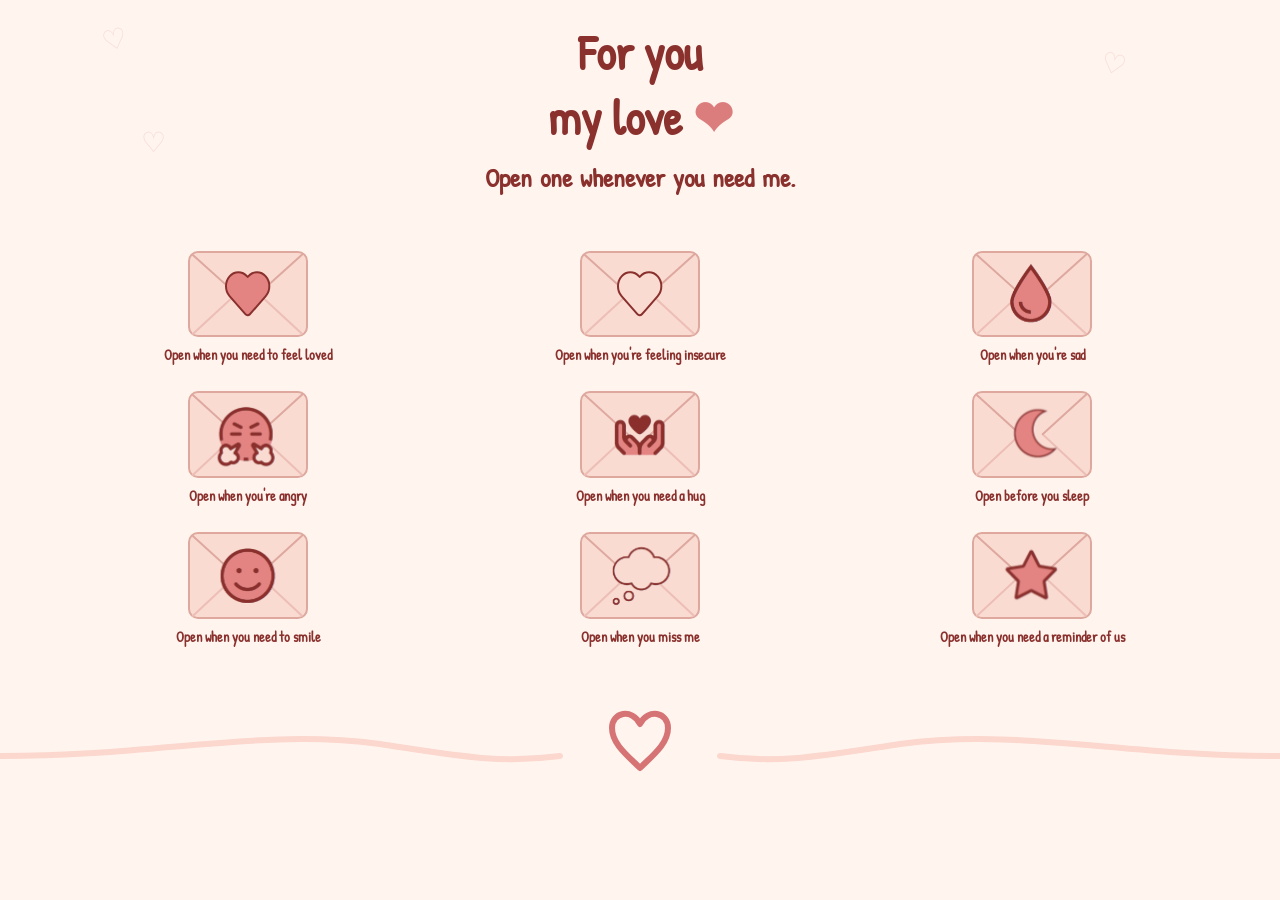
==== index.html @ d49c22cd "Initial commit" ====
<!doctype html>
<html lang="en">
  <head>
    <meta charset="UTF-8" />
    <meta name="viewport" content="width=device-width, initial-scale=1.0" />
    <link rel="stylesheet" href="css/style.css" />
    <title>Open when for her</title>
  </head>
  <body class="bg">
    <header class="header">
         <span class="header-heart heart-1">♡</span>
  <span class="header-heart heart-2">♡</span>
  <span class="header-heart heart-3">♡</span>
      <div class="header-text">
        <h1>For you<br />my love <span>❤︎</span></h1>
        <p>Open one whenever you need me.</p>
      </div>
    </header>
    <main>
      <div class="letter-container">
        <div class="letter">
          <img
            class="letter-icon"
            src="assets/img/svg/LetterHeartFill.svg"
            alt="Letter with a heart"
          />
          <p>Open when you need to feel loved</p>
        </div>

        <div class="letter">
          <img
            class="letter-icon"
            src="assets/img/svg/LetterHeartOutline.svg"
            alt="Letter with a outline heart"
          />
          <p>Open when you're feeling insecure</p>
        </div>

        <div class="letter">
          <img
            class="letter-icon"
            src="assets/img/svg/LetterWaterFill.svg"
            alt="Letter with a droplet of water"
          />
          <p>Open when you're sad</p>
        </div>

        <div class="letter">
          <img
            class="letter-icon"
            src="assets/img/svg/LetterAngryFill.svg"
            alt="Letter with a angry face"
          />
          <p>Open when you're angry</p>
        </div>

        <div class="letter">
          <img
            class="letter-icon"
            src="assets/img/svg/LetterHoldingFill.svg"
            alt="Letter with a hand holding a heart"
          />
          <p>Open when you need a hug</p>
        </div>

        <div class="letter">
          <img
            class="letter-icon"
            src="assets/img/svg/LetterMoonFill.svg"
            alt="Letter with a moon"
          />
          <p>Open before you sleep</p>
        </div>

        <div class="letter">
          <img
            class="letter-icon"
            src="assets/img/svg/LetterSmileFill.svg"
            alt="Letter with a smile"
          />
          <p>Open when you need to smile</p>
        </div>
                     <div class="letter">
          <img
            class="letter-icon"
            src="assets/img/svg/LetterCloudOutline.svg"
            alt="Letter with a cloud"
          />
          <p>Open when you miss me</p>
        </div>

        
              <div class="letter">
          <img
            class="letter-icon"
            src="assets/img/svg/LetterStarFill.svg"
            alt="Letter with a star"
          />
          <p>Open when you need a reminder of us</p>
        </div>
      </div>

 
      </div>
    </main>
    <footer>
<svg
  viewBox="0 0 320 50"
  xmlns="http://www.w3.org/2000/svg"
  fill="none"
>
  <!-- LEFT LINE -->
  <path
    d="M0 25
       C40 25 65 18 95 22
       C115 25 125 27 140 25"
    class="divider-line"
  />

  <!-- HEART -->
  <path
    d="M160 28
       C157 25 153 22 153 18
       C153 14 158 13 160 17
       C162 13 167 14 167 18
       C167 22 163 25 160 28Z"
       class="divider-heart"

  />

  <!-- RIGHT LINE -->
  <path
    d="M180 25
       C195 27 205 25 225 22
       C255 18 280 25 320 25"
    class="divider-line"
    
  />
</svg>
    </footer>
  </body>
</html>
---- css/style.css ----
:root {
  --primary-color: #DC7D7D;
  --secondary-color: #FBD7CE;
  --Third-color: #D57375;
  --background-color: #fff4ee;
  --text-color: #8A302D;
  --default-font-family: 'Patrick-Hand', Arial, sans-serif, Helvetica;
}
@font-face {
  font-family: 'Patrick-Hand';
  src: url('../assets/Font/PatrickHand-Regular.ttf') format('truetype');
  font-weight: normal;
  font-style: normal;
}
body {
    font-family: var(--default-font-family);
    margin: 0;
    padding: 0;
}
.bg {
  background-color: var(--background-color);
}
.header {
  text-align: center;
  padding: 20px;
  position: relative;
}
.header-text h1 {
  color: var(--text-color);
  font-size: 3rem;
  margin: 0;
  span {
    color: var(--primary-color);
  }
}
.header-text p {
  color: var(--text-color);
  font-size: 1.6rem;
  margin-top: 10px;
  font-weight: bold;
  word-spacing: 2px;
}

.header-heart {
  position: absolute;
  color: var(--primary-color);
  opacity: 0.20;
  pointer-events: none;
  font-size: 28px;
}

.heart-1 {
  top: 20px;
  left: 8%;
  transform: rotate(-15deg);
}

.heart-2 {
  top: 45px;
  right: 12%;
  transform: rotate(15deg);
}

.heart-3 {
  bottom: 80px;
  left: 11%;
}
/* 
letter part 
*/
.letter-container {
      display: grid;
  grid-template-columns: repeat(3, 1fr);
  gap: 1.7rem 1.5rem;
    width: 90%;
    margin: 10px auto;
    justify-items: center;
    
}
.letter-icon {
    width: min(120px, 85%);
    height:auto;
}
.letter{
    -webkit-tap-highlight-color: transparent;
        display: flex;
    flex-direction: column;
    align-items: center;
    text-align: center;
}
.letter img {
    cursor: pointer;
    transition: transform 0.3s ease;
}
.letter p {
    margin: 0.5rem 0 0;
    font-size: 0.9rem;
    color: var(--text-color);
    font-weight: bold;
}

.letter img:hover {
    transform: scale(1.08);
}

.letter img:active {
    transform: scale(0.95);
}
/*
Footer divider line and heart
*/
.divider-line {
    
    stroke-width: 1.5;
    stroke-linecap:round;
    stroke: var(--secondary-color);
}

.divider-heart {
    stroke-width: 1.5;
    stroke-linejoin:round;
    stroke: var(--Third-color);
}



@media (max-width: 600px) {
    .letter-container {
        width: 93%;
        gap: 1.7rem 0.5rem;
    }
}
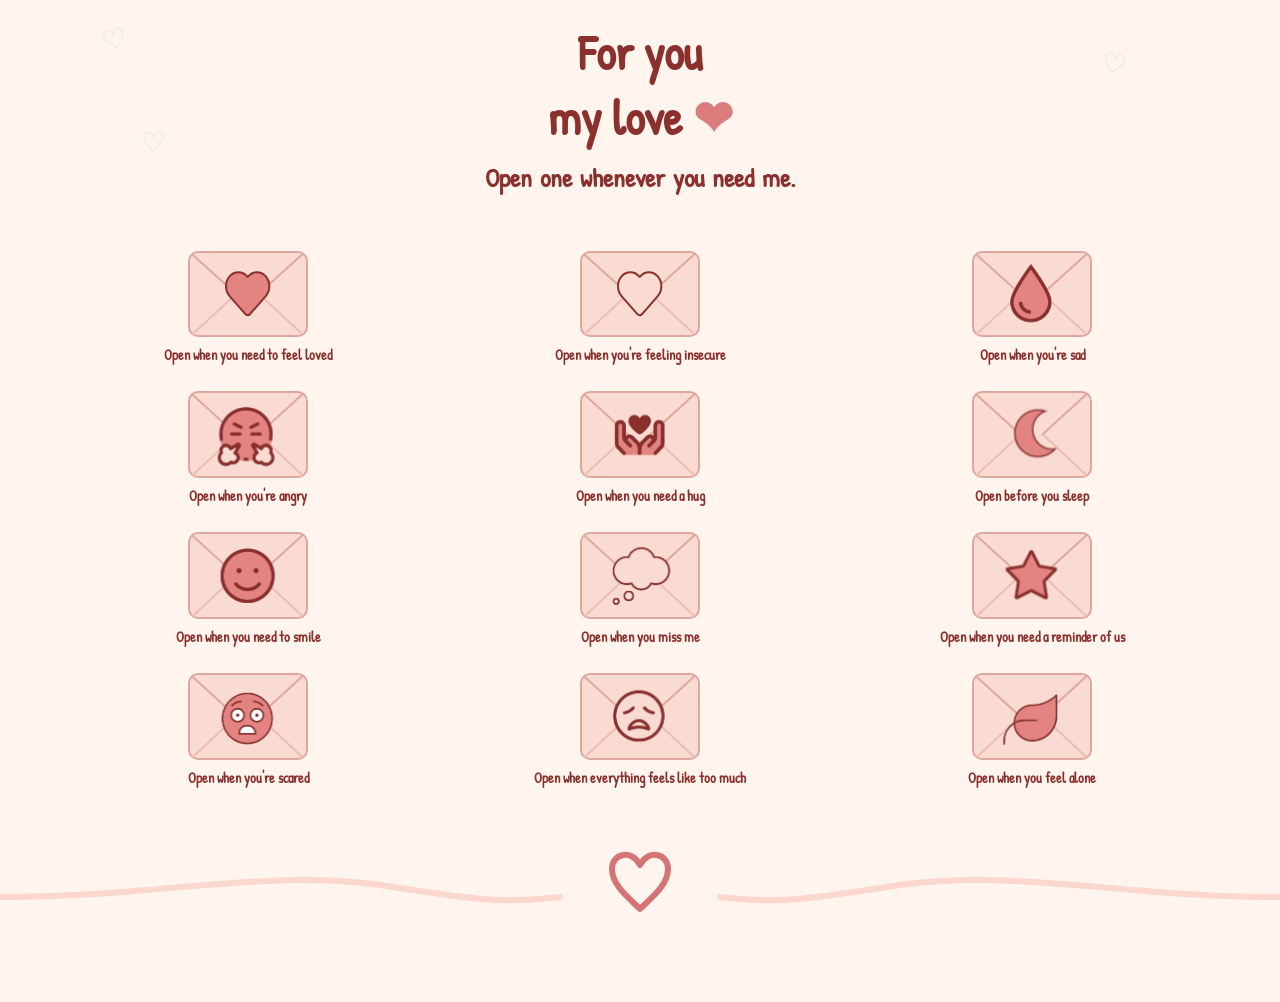
==== commit d0295897: "Add new letters" ====
--- a/index.html
+++ b/index.html
@@ -4,6 +4,15 @@
     <meta charset="UTF-8" />
     <meta name="viewport" content="width=device-width, initial-scale=1.0" />
     <link rel="stylesheet" href="css/style.css" />
+    <link rel="manifest" href="manifest.json" />
+    <link rel="icon" href="assets/icon/favicon.svg" type="image/svg+xml" />
+    <!-- PNG favicons -->
+     <link rel="icon" type="image/png" sizes="32x32" href="assets/icon/favicon-32.png">
+     
+     <link rel="icon" type="image/png" sizes="16x16" href="assets/icon/favicon-16.png">
+     
+     <!-- Apple Home Screen icon -->
+      <link rel="apple-touch-icon" href="assets/icon/apple-touch-icon.png">
     <title>Open when for her</title>
   </head>
   <body class="bg">
@@ -18,86 +27,114 @@
     </header>
     <main>
       <div class="letter-container">
-        <div class="letter">
+        <a href="html/openletter.html?letterID=1" class="letter disabled-default">
           <img
             class="letter-icon"
             src="assets/img/svg/LetterHeartFill.svg"
             alt="Letter with a heart"
           />
           <p>Open when you need to feel loved</p>
-        </div>
-
-        <div class="letter">
+        </a>
+
+        <a href="html/openletter.html?letterID=2" class="letter disabled-default">
           <img
             class="letter-icon"
             src="assets/img/svg/LetterHeartOutline.svg"
             alt="Letter with a outline heart"
           />
           <p>Open when you're feeling insecure</p>
-        </div>
-
-        <div class="letter">
+        </a>
+
+        <a href="html/openletter.html?letterID=3" class="letter disabled-default">
           <img
             class="letter-icon"
             src="assets/img/svg/LetterWaterFill.svg"
             alt="Letter with a droplet of water"
           />
           <p>Open when you're sad</p>
-        </div>
-
-        <div class="letter">
+        </a>
+
+        <a href="html/openletter.html?letterID=4" class="letter disabled-default">
           <img
             class="letter-icon"
             src="assets/img/svg/LetterAngryFill.svg"
             alt="Letter with a angry face"
           />
           <p>Open when you're angry</p>
-        </div>
-
-        <div class="letter">
+        </a>
+
+        <a href="html/openletter.html?letterID=5" class="letter disabled-default">
           <img
             class="letter-icon"
             src="assets/img/svg/LetterHoldingFill.svg"
             alt="Letter with a hand holding a heart"
           />
           <p>Open when you need a hug</p>
-        </div>
-
-        <div class="letter">
+        </a>
+
+        <a href="html/openletter.html?letterID=6" class="letter disabled-default">
           <img
             class="letter-icon"
             src="assets/img/svg/LetterMoonFill.svg"
             alt="Letter with a moon"
           />
           <p>Open before you sleep</p>
-        </div>
-
-        <div class="letter">
+        </a>
+
+        <a href="html/openletter.html?letterID=7" class="letter disabled-default">
           <img
             class="letter-icon"
             src="assets/img/svg/LetterSmileFill.svg"
             alt="Letter with a smile"
           />
           <p>Open when you need to smile</p>
-        </div>
-                     <div class="letter">
+        </a>
+        
+        <a href="html/openletter.html?letterID=8" class="letter disabled-default">
           <img
             class="letter-icon"
             src="assets/img/svg/LetterCloudOutline.svg"
             alt="Letter with a cloud"
           />
           <p>Open when you miss me</p>
-        </div>
+        </a>
 
         
-              <div class="letter">
+        <a href="html/openletter.html?letterID=9" class="letter disabled-default">
           <img
             class="letter-icon"
             src="assets/img/svg/LetterStarFill.svg"
             alt="Letter with a star"
           />
           <p>Open when you need a reminder of us</p>
-        </div>
+        </a>
+
+        <a href="html/openletter.html?letterID=10" class="letter disabled-default">
+          <img
+            class="letter-icon"
+            src="assets/img/svg/LetterFearFill.svg"
+            alt="Letter with a smiley fear"
+          />
+          <p>Open when you're scared</p>
+        </a>
+
+        <a href="html/openletter.html?letterID=11" class="letter disabled-default">
+          <img
+            class="letter-icon"
+            src="assets/img/svg/LetterToomuchOutline.svg"
+            alt="Letter with a smiley too much"
+          />
+          <p>Open when everything feels like too much</p>
+        </a>
+
+        <a href="html/openletter.html?letterID=12" class="letter disabled-default">
+          <img
+            class="letter-icon"
+            src="assets/img/svg/LetterLonelyFill.svg"
+            alt="Letter with a leaf"
+          />
+          <p>Open when you feel alone</p>
+        </a>
       </div>
 
  
@@ -139,4 +176,43 @@
 </svg>
     </footer>
   </body>
+
+  <script>
+
+  // Redirect to the game if the user is offline
+  function checkConnection() {
+    if (!navigator.onLine) {
+      sessionStorage.previousPage = window.location.href;
+      window.location.replace("html/offline.html");
+    }
+  }
+
+  // Check as soon as the page loads
+  checkConnection();
+
+  // Also check if the connection is lost while on the home page
+  window.addEventListener("offline", checkConnection);
+
+  const links = document.querySelectorAll(".letter");
+
+  links.forEach(link => {
+    link.addEventListener("click", function (event) {
+      event.preventDefault();
+
+      const destination = this.href;
+
+      // Give the click animation time to play
+      setTimeout(() => {
+        window.location.href = destination;
+      }, 250);
+    });
+  });
+
+  if ("serviceWorker" in navigator) {
+    window.addEventListener("load", () => {
+      navigator.serviceWorker.register("./service-worker.js")
+        .catch(error => console.error("Service Worker error:", error));
+    });
+  }
+</script>
 </html>
--- a/css/style.css
+++ b/css/style.css
@@ -121,8 +121,126 @@
     stroke-linejoin:round;
     stroke: var(--Third-color);
 }
-
-
+/*
+link properties
+*/
+.disabled-default{
+  text-decoration: none;
+  -webkit-tap-highlight-color: transparent;
+}
+.disabled-default:visited {
+    color: inherit;
+}
+
+.disabled-default:hover {
+    color: inherit;
+}
+
+.disabled-default:active {
+    color: inherit;
+}
+
+.back-button {
+  
+    margin: 15px 0 0 12px; 
+    font-size: 2rem;
+    text-decoration: none;
+    background-color: transparent;
+    border: none;
+    cursor: pointer;
+    transition: transform 0.15s ease, opacity 0.15s ease;
+}
+
+/* When the user presses/touches it */
+.back-button:active {
+    transform: scale(0.8);
+    opacity: 0.6;
+}
+
+.ol-main{
+    display: flex;
+    justify-content: center;
+    align-items: center;
+        flex-direction: column;
+
+    /* Space between the image and screen edges */
+    padding: 20px 24px;
+    box-sizing: border-box;
+}
+.open-letter {
+    width: 100%;
+    max-width: 516px;
+    display: flex;
+
+    justify-content: center;
+}
+
+.open-letter img {
+    width: 100%;
+    height: auto;
+    display: block;
+}
+
+.open-letter-text {
+  font-weight: bold;
+  margin-top: 20px;
+  text-align: center;
+  font-size: 20px;
+  line-height: 1.4;
+}
+
+.heart-middle{
+  margin: 0;
+  opacity: 0.5;
+  font-size: 2rem;
+  text-align: center;
+}
+.last-word{
+  margin-top: 20px;
+  margin-bottom: 10px;
+  font-weight: bold;
+  margin: 0;
+  font-size: 1.2rem;
+  text-align: center;
+}
+
+#loading-screen {
+    position: fixed;
+    inset: 0;
+    z-index: 9999;
+    height: 100vh;
+
+    display: flex;
+    flex-direction: column;
+    justify-content: center;
+    align-items: center;
+
+    background-color: #fff4ee;
+}
+
+.loading-heart {
+    font-size: 4rem;
+    color: #d57375;
+
+    animation: heartBeat 1s ease-in-out infinite;
+}
+
+#loading-screen p {
+    margin-top: 15px;
+
+    font-size: 1rem;
+    color: #8a302d;
+}
+
+@keyframes heartBeat {
+    0%, 100% {
+        transform: scale(1);
+    }
+
+    50% {
+        transform: scale(1.2);
+    }
+}
 
 @media (max-width: 600px) {
     .letter-container {
